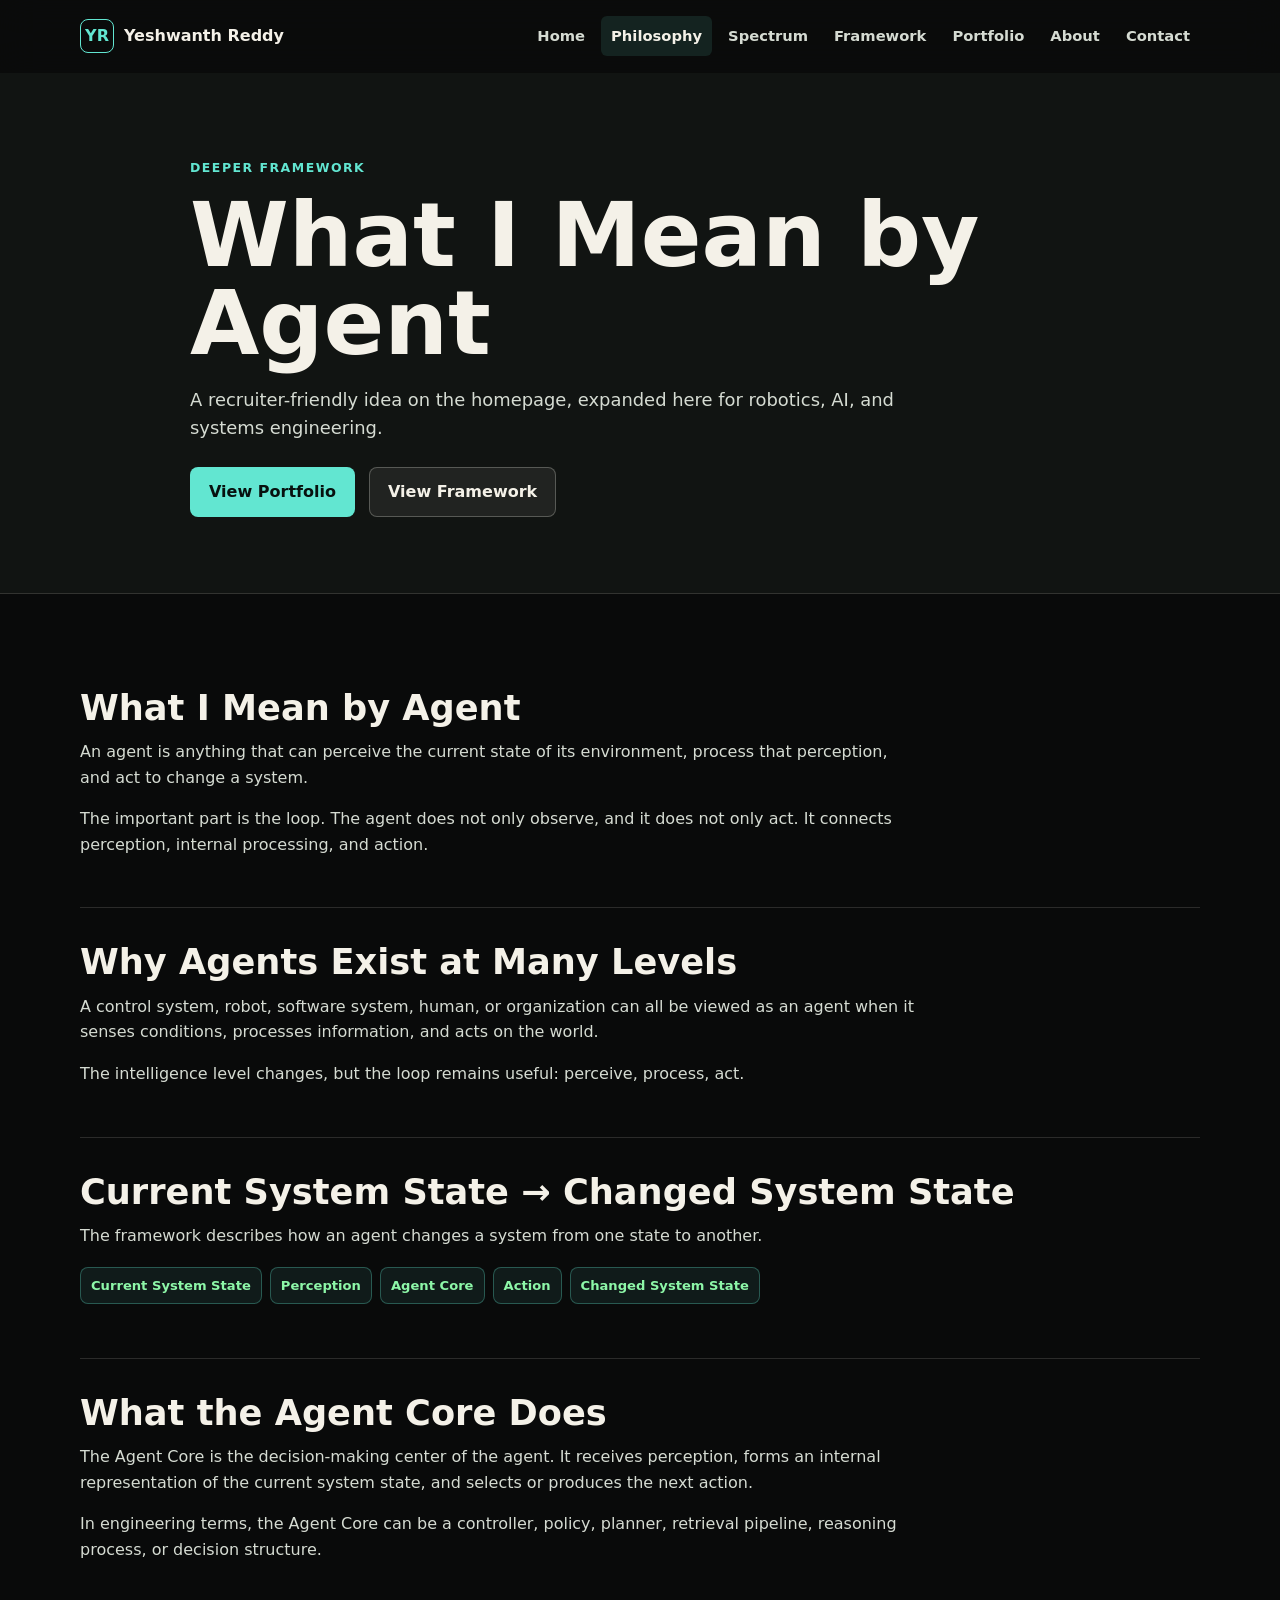
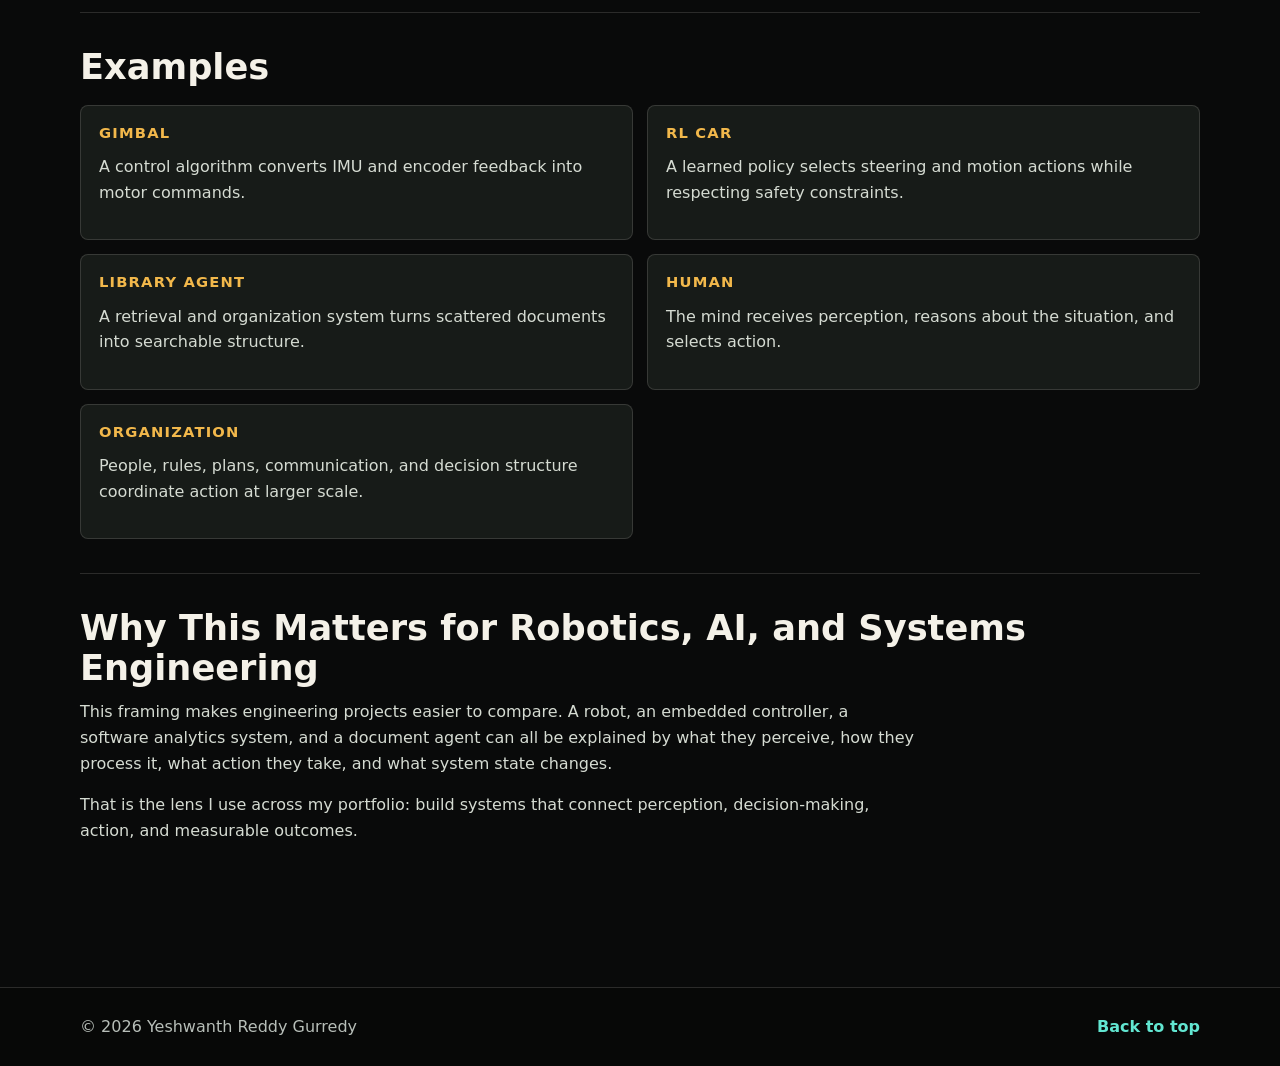
==== philosophy.html @ 33496fd6 "Add page shell functionality and project detail pages - Implement `pageShell.js` to manage header st" ====
<!DOCTYPE html>
<html lang="en">
<head>
  <meta charset="UTF-8">
  <meta name="viewport" content="width=device-width, initial-scale=1.0">
  <meta name="description" content="A deeper explanation of Yeshwanth Reddy Gurredy's Agent Core framework for robotics, AI, and systems engineering.">
  <title>Agent Core Philosophy | Yeshwanth Reddy Gurredy</title>
  <link rel="stylesheet" href="css/base.css?v=project-pages-1">
  <link rel="stylesheet" href="css/layout.css?v=project-pages-1">
  <link rel="stylesheet" href="css/components.css?v=project-pages-1">
</head>
<body data-active-nav="philosophy">
  <a class="skip-link" href="#main-content">Skip to content</a>

  <header class="site-header" id="site-header">
    <nav class="nav-shell" aria-label="Primary navigation">
      <a class="brand" href="index.html" aria-label="Yeshwanth Reddy Gurredy portfolio home">
        <span class="brand-mark" aria-hidden="true">YR</span>
        <span>Yeshwanth Reddy</span>
      </a>
      <button class="menu-toggle" type="button" aria-expanded="false" aria-controls="primary-menu">
        <span class="menu-toggle-line"></span>
        <span class="menu-toggle-line"></span>
        <span class="sr-only">Open navigation</span>
      </button>
      <ul class="nav-links" id="primary-menu">
        <li><a data-nav="home" href="index.html">Home</a></li>
        <li><a data-nav="philosophy" href="philosophy.html">Philosophy</a></li>
        <li><a data-nav="spectrum" href="index.html#spectrum">Spectrum</a></li>
        <li><a data-nav="framework" href="index.html#framework">Framework</a></li>
        <li><a data-nav="portfolio" href="index.html#portfolio">Portfolio</a></li>
        <li><a data-nav="about" href="index.html#about">About</a></li>
        <li><a data-nav="contact" href="index.html#contact">Contact</a></li>
      </ul>
    </nav>
  </header>

  <main id="main-content">
    <section class="detail-hero" id="top" aria-labelledby="philosophy-title">
      <div class="section-shell detail-hero-shell">
        <p class="section-kicker">Deeper Framework</p>
        <h1 id="philosophy-title">What I Mean by Agent</h1>
        <p class="detail-summary">A recruiter-friendly idea on the homepage, expanded here for robotics, AI, and systems engineering.</p>
        <div class="hero-actions">
          <a class="button primary" href="index.html#portfolio">View Portfolio</a>
          <a class="button secondary" href="index.html#framework">View Framework</a>
        </div>
      </div>
    </section>

    <section class="section detail-content-section" aria-label="Agent philosophy details">
      <div class="section-shell detail-stack">
        <section class="detail-block">
          <h2>What I Mean by Agent</h2>
          <p>An agent is anything that can perceive the current state of its environment, process that perception, and act to change a system.</p>
          <p>The important part is the loop. The agent does not only observe, and it does not only act. It connects perception, internal processing, and action.</p>
        </section>

        <section class="detail-block">
          <h2>Why Agents Exist at Many Levels</h2>
          <p>A control system, robot, software system, human, or organization can all be viewed as an agent when it senses conditions, processes information, and acts on the world.</p>
          <p>The intelligence level changes, but the loop remains useful: perceive, process, act.</p>
        </section>

        <section class="detail-block">
          <h2>Current System State → Changed System State</h2>
          <p>The framework describes how an agent changes a system from one state to another.</p>
          <div class="detail-flow" aria-label="Agent loop">
            <span>Current System State</span>
            <span>Perception</span>
            <span>Agent Core</span>
            <span>Action</span>
            <span>Changed System State</span>
          </div>
        </section>

        <section class="detail-block">
          <h2>What the Agent Core Does</h2>
          <p>The Agent Core is the decision-making center of the agent. It receives perception, forms an internal representation of the current system state, and selects or produces the next action.</p>
          <p>In engineering terms, the Agent Core can be a controller, policy, planner, retrieval pipeline, reasoning process, or decision structure.</p>
        </section>

        <section class="detail-block">
          <h2>Examples</h2>
          <div class="detail-panel-grid">
            <article class="detail-panel">
              <h3>Gimbal</h3>
              <p>A control algorithm converts IMU and encoder feedback into motor commands.</p>
            </article>
            <article class="detail-panel">
              <h3>RL Car</h3>
              <p>A learned policy selects steering and motion actions while respecting safety constraints.</p>
            </article>
            <article class="detail-panel">
              <h3>Library Agent</h3>
              <p>A retrieval and organization system turns scattered documents into searchable structure.</p>
            </article>
            <article class="detail-panel">
              <h3>Human</h3>
              <p>The mind receives perception, reasons about the situation, and selects action.</p>
            </article>
            <article class="detail-panel">
              <h3>Organization</h3>
              <p>People, rules, plans, communication, and decision structure coordinate action at larger scale.</p>
            </article>
          </div>
        </section>

        <section class="detail-block">
          <h2>Why This Matters for Robotics, AI, and Systems Engineering</h2>
          <p>This framing makes engineering projects easier to compare. A robot, an embedded controller, a software analytics system, and a document agent can all be explained by what they perceive, how they process it, what action they take, and what system state changes.</p>
          <p>That is the lens I use across my portfolio: build systems that connect perception, decision-making, action, and measurable outcomes.</p>
        </section>
      </div>
    </section>
  </main>

  <footer class="site-footer">
    <div class="section-shell footer-shell">
      <span>&copy; <span id="current-year"></span> Yeshwanth Reddy Gurredy</span>
      <a href="#top">Back to top</a>
    </div>
  </footer>

  <script type="module" src="js/philosophyPage.js?v=project-pages-1"></script>
</body>
</html>
---- css/base.css ----
:root {
  --background: #090a0a;
  --surface: #111412;
  --surface-strong: #171b18;
  --surface-soft: #1d211e;
  --text: #f4f1e8;
  --muted: #b7beb8;
  --muted-strong: #d5dbd2;
  --line: rgba(244, 241, 232, 0.14);
  --line-strong: rgba(244, 241, 232, 0.26);
  --accent: #62e6d1;
  --accent-strong: #8df7a8;
  --accent-warm: #f2b84b;
  --shadow: 0 24px 80px rgba(0, 0, 0, 0.35);
  --max-width: 1120px;
  --header-height: 72px;
}

* {
  box-sizing: border-box;
}

html {
  scroll-behavior: smooth;
}

body {
  margin: 0;
  background: var(--background);
  color: var(--text);
  font-family: Inter, ui-sans-serif, system-ui, -apple-system, BlinkMacSystemFont, "Segoe UI", sans-serif;
  font-size: 16px;
  line-height: 1.6;
}

body.menu-open {
  overflow: hidden;
}

a {
  color: inherit;
  text-decoration: none;
}

p,
h1,
h2,
h3,
h4 {
  margin-top: 0;
}

p {
  color: var(--muted);
}

.skip-link {
  position: fixed;
  top: 12px;
  left: 12px;
  z-index: 100;
  transform: translateY(-140%);
  border: 1px solid var(--accent);
  border-radius: 6px;
  background: var(--background);
  color: var(--text);
  padding: 10px 14px;
  transition: transform 180ms ease;
}

.skip-link:focus {
  transform: translateY(0);
}

.sr-only {
  position: absolute;
  width: 1px;
  height: 1px;
  padding: 0;
  margin: -1px;
  overflow: hidden;
  clip: rect(0, 0, 0, 0);
  white-space: nowrap;
  border: 0;
}

@media (prefers-reduced-motion: reduce) {
  html {
    scroll-behavior: auto;
  }

  *,
  *::before,
  *::after {
    animation-duration: 0.01ms !important;
    animation-iteration-count: 1 !important;
    scroll-behavior: auto !important;
    transition-duration: 0.01ms !important;
  }
}
---- css/layout.css ----
.site-header {
  position: fixed;
  top: 0;
  left: 0;
  z-index: 20;
  width: 100%;
  border-bottom: 1px solid transparent;
  background: rgba(9, 10, 10, 0.78);
  backdrop-filter: blur(18px);
  transition: border-color 180ms ease, background 180ms ease;
}

.site-header.is-scrolled {
  border-bottom-color: var(--line);
  background: rgba(9, 10, 10, 0.94);
}

.nav-shell,
.section-shell {
  width: min(calc(100% - 40px), var(--max-width));
  margin: 0 auto;
}

.nav-shell {
  min-height: var(--header-height);
  display: flex;
  align-items: center;
  justify-content: space-between;
  gap: 24px;
}

.nav-links {
  display: flex;
  align-items: center;
  gap: 6px;
  list-style: none;
  margin: 0;
  padding: 0;
}

.hero {
  position: relative;
  min-height: clamp(560px, 86vh, 780px);
  display: flex;
  align-items: center;
  overflow: hidden;
  border-bottom: 1px solid var(--line);
}

#agent-canvas,
.hero-shade {
  position: absolute;
  inset: 0;
  width: 100%;
  height: 100%;
}

#agent-canvas {
  opacity: 0.86;
}

.hero-shade {
  background: rgba(9, 10, 10, 0.56);
}

.hero-content {
  position: relative;
  z-index: 1;
  padding: calc(var(--header-height) + 70px) 0 80px;
}

.detail-hero {
  padding: calc(var(--header-height) + 86px) 0 76px;
  border-bottom: 1px solid var(--line);
  background: var(--surface);
}

.detail-hero-shell {
  max-width: 900px;
}

.section {
  padding: 94px 0;
  border-bottom: 1px solid var(--line);
  background: var(--background);
}

.section:nth-of-type(odd) {
  background: var(--surface);
}

.two-column {
  display: grid;
  grid-template-columns: minmax(0, 0.9fr) minmax(0, 1.1fr);
  gap: 58px;
  align-items: start;
}

.section-heading {
  max-width: 760px;
  margin-bottom: 34px;
}

.section-heading.compact {
  margin-bottom: 28px;
}

.card-grid {
  display: grid;
  gap: 18px;
}

.framework-grid {
  grid-template-columns: repeat(5, minmax(0, 1fr));
}

.project-grid {
  grid-template-columns: minmax(0, 1fr);
  gap: 22px;
}

.detail-stack {
  display: grid;
}

.detail-panel-grid {
  display: grid;
  grid-template-columns: repeat(2, minmax(0, 1fr));
  gap: 14px;
  margin-top: 18px;
}

.contact-shell {
  display: grid;
  grid-template-columns: minmax(0, 0.9fr) minmax(0, 1.1fr);
  gap: 48px;
  align-items: center;
}

.contact-links {
  display: grid;
  grid-template-columns: repeat(auto-fit, minmax(160px, 1fr));
  gap: 12px;
}

.site-footer {
  background: #070807;
  color: var(--muted);
}

.footer-shell {
  display: flex;
  justify-content: space-between;
  gap: 20px;
  padding: 26px 0;
}

@media (max-width: 1100px) {
  .framework-grid {
    grid-template-columns: repeat(3, minmax(0, 1fr));
  }
}

@media (max-width: 920px) {
  .nav-links {
    position: fixed;
    top: var(--header-height);
    right: 20px;
    left: 20px;
    display: grid;
    gap: 4px;
    border: 1px solid var(--line);
    border-radius: 8px;
    background: rgba(17, 20, 18, 0.98);
    box-shadow: var(--shadow);
    padding: 10px;
    opacity: 0;
    pointer-events: none;
    transform: translateY(-10px);
    transition: opacity 180ms ease, transform 180ms ease;
  }

  .nav-links.is-open {
    opacity: 1;
    pointer-events: auto;
    transform: translateY(0);
  }

  .two-column,
  .contact-shell {
    grid-template-columns: 1fr;
    gap: 30px;
  }

  .detail-panel-grid {
    grid-template-columns: 1fr;
  }

  .framework-grid {
    grid-template-columns: repeat(2, minmax(0, 1fr));
  }

  .agent-scale {
    grid-template-columns: repeat(2, minmax(0, 1fr));
  }

  .contact-links {
    grid-template-columns: repeat(2, minmax(0, 1fr));
  }
}

@media (max-width: 640px) {
  :root {
    --header-height: 66px;
  }

  .nav-shell,
  .section-shell {
    width: min(calc(100% - 28px), var(--max-width));
  }

  .hero {
    min-height: 82vh;
  }

  .hero-content {
    padding: calc(var(--header-height) + 42px) 0 58px;
  }

  .detail-hero {
    padding: calc(var(--header-height) + 48px) 0 54px;
  }

  .section {
    padding: 68px 0;
  }

  .framework-grid,
  .agent-scale,
  .contact-links {
    grid-template-columns: 1fr;
  }

  .footer-shell {
    flex-direction: column;
  }
}
---- css/components.css ----
.brand {
  display: inline-flex;
  align-items: center;
  gap: 10px;
  color: var(--text);
  font-weight: 700;
}

.brand-mark {
  display: inline-grid;
  place-items: center;
  width: 34px;
  height: 34px;
  border: 1px solid var(--accent);
  border-radius: 8px;
  color: var(--accent);
  font-weight: 800;
}

.nav-links a {
  display: inline-flex;
  border-radius: 6px;
  color: var(--muted-strong);
  font-size: 0.92rem;
  font-weight: 600;
  padding: 8px 10px;
  transition: background 180ms ease, color 180ms ease;
}

.nav-links a:hover,
.nav-links a:focus-visible,
.nav-links a.is-active {
  background: rgba(98, 230, 209, 0.11);
  color: var(--text);
}

.menu-toggle {
  display: none;
  width: 42px;
  height: 42px;
  border: 1px solid var(--line);
  border-radius: 8px;
  background: var(--surface);
  color: var(--text);
  cursor: pointer;
}

.menu-toggle-line {
  display: block;
  width: 18px;
  height: 2px;
  margin: 5px auto;
  background: currentColor;
}

.section-kicker {
  margin-bottom: 14px;
  color: var(--accent);
  font-size: 0.78rem;
  font-weight: 800;
  letter-spacing: 0.12em;
  text-transform: uppercase;
}

.hero h1 {
  max-width: 780px;
  margin-bottom: 18px;
  color: var(--text);
  font-size: clamp(3rem, 8vw, 6.9rem);
  line-height: 0.95;
  letter-spacing: 0;
}

.hero-subtitle {
  margin-bottom: 20px;
  color: var(--accent-strong);
  font-size: clamp(1.35rem, 3vw, 2rem);
  font-weight: 700;
}

.hero-intro {
  max-width: 700px;
  margin-bottom: 32px;
  color: var(--muted-strong);
  font-size: 1.13rem;
}

.hero-proof {
  display: flex;
  flex-wrap: wrap;
  gap: 10px;
  max-width: 760px;
  margin-bottom: 28px;
}

.hero-proof span,
.tech-tag,
.skill-strip span {
  border: 1px solid var(--line);
  border-radius: 8px;
  background: rgba(244, 241, 232, 0.05);
  color: var(--muted-strong);
  font-size: 0.9rem;
  font-weight: 800;
}

.hero-proof span {
  display: inline-flex;
  align-items: center;
  min-height: 36px;
  border-color: rgba(98, 230, 209, 0.28);
  background: rgba(17, 20, 18, 0.68);
  padding: 7px 11px;
}

.hero-actions {
  display: flex;
  flex-wrap: wrap;
  gap: 14px;
}

.section-actions {
  display: flex;
  flex-wrap: wrap;
  gap: 12px;
  margin-top: 24px;
}

.button {
  display: inline-flex;
  align-items: center;
  justify-content: center;
  min-height: 46px;
  border-radius: 8px;
  border: 1px solid var(--line-strong);
  padding: 11px 18px;
  font-weight: 800;
  transition: border-color 180ms ease, background 180ms ease, transform 180ms ease;
}

.button:hover,
.button:focus-visible {
  transform: translateY(-2px);
}

.button.primary {
  border-color: transparent;
  background: var(--accent);
  color: #07110f;
}

.button.secondary {
  background: rgba(244, 241, 232, 0.07);
  color: var(--text);
}

.section h2 {
  margin-bottom: 18px;
  color: var(--text);
  font-size: clamp(2rem, 4vw, 3.4rem);
  line-height: 1.05;
  letter-spacing: 0;
}

.section h3 {
  margin-bottom: 12px;
  color: var(--text);
  font-size: 1.2rem;
  line-height: 1.25;
}

.detail-hero h1 {
  max-width: 900px;
  margin-bottom: 18px;
  color: var(--text);
  font-size: clamp(2.7rem, 7vw, 5.6rem);
  line-height: 0.98;
  letter-spacing: 0;
}

.detail-summary {
  max-width: 780px;
  margin-bottom: 24px;
  color: var(--muted-strong);
  font-size: 1.12rem;
}

.framework-subtitle {
  max-width: 880px;
  margin-bottom: 14px;
  color: var(--accent-strong);
  font-size: clamp(1rem, 2vw, 1.28rem);
  font-weight: 800;
  line-height: 1.35;
}

.section-copy p:last-child,
.section-heading p:last-child,
.project-card p:last-child,
.project-section:last-child,
.info-card p:last-child,
.contact-shell p:last-child {
  margin-bottom: 0;
}

.equation-panel {
  display: flex;
  flex-wrap: wrap;
  align-items: center;
  gap: 10px;
  margin-top: 30px;
  border: 1px solid var(--line-strong);
  border-left: 4px solid var(--accent-warm);
  border-radius: 8px;
  background: var(--surface-strong);
  box-shadow: var(--shadow);
  padding: 20px;
  color: var(--muted-strong);
  font-weight: 700;
}

.equation-panel strong {
  color: var(--text);
}

.info-card,
.project-card {
  min-height: 100%;
  border: 1px solid var(--line);
  border-radius: 8px;
  background: var(--surface-strong);
  padding: 24px;
  transition: border-color 180ms ease, transform 180ms ease, background 180ms ease;
}

.info-card:hover,
.project-card:hover {
  transform: translateY(-4px);
  border-color: rgba(98, 230, 209, 0.42);
  background: var(--surface-soft);
}

.portfolio-guide {
  display: grid;
  grid-template-columns: minmax(0, 1.15fr) minmax(260px, 0.85fr);
  gap: 22px;
  align-items: center;
  margin-bottom: 22px;
  border: 1px solid var(--line-strong);
  border-left: 4px solid var(--accent);
  border-radius: 8px;
  background: rgba(17, 20, 18, 0.82);
  padding: 22px;
}

.portfolio-guide h3 {
  margin-bottom: 8px;
}

.portfolio-guide p {
  margin-bottom: 0;
  color: var(--muted-strong);
}

.portfolio-guide-flow {
  display: flex;
  flex-wrap: wrap;
  gap: 8px;
}

.portfolio-guide-flow span {
  display: inline-flex;
  align-items: center;
  min-height: 34px;
  border: 1px solid rgba(98, 230, 209, 0.3);
  border-radius: 8px;
  background: rgba(98, 230, 209, 0.08);
  padding: 7px 10px;
  color: var(--accent-strong);
  font-size: 0.8rem;
  font-weight: 850;
}

.card-index {
  display: block;
  margin-bottom: 28px;
  color: var(--accent-warm);
  font-size: 0.78rem;
  font-weight: 800;
  letter-spacing: 0.12em;
  text-transform: uppercase;
}

.project-card-header {
  margin-bottom: 20px;
}

.project-card-header h3 {
  margin-bottom: 8px;
}

.agent-type {
  display: inline-flex;
  color: var(--accent);
  font-size: 0.78rem;
  font-weight: 800;
  letter-spacing: 0.12em;
  text-transform: uppercase;
}

.project-section {
  margin-top: 20px;
}

.project-section h4 {
  margin-bottom: 6px;
  color: var(--text);
  font-size: 0.83rem;
  letter-spacing: 0.08em;
  text-transform: uppercase;
}

.project-section p {
  margin-bottom: 0;
}

.project-bullet-list {
  margin: 0;
  padding-left: 18px;
  color: var(--muted-strong);
}

.project-bullet-list li + li {
  margin-top: 8px;
}

.detail-block {
  padding: 34px 0;
  border-top: 1px solid var(--line);
}

.detail-block:first-child {
  border-top: 0;
  padding-top: 0;
}

.detail-block h2 {
  margin-bottom: 12px;
  color: var(--text);
  font-size: clamp(1.55rem, 3vw, 2.2rem);
  line-height: 1.12;
}

.detail-block > p {
  max-width: 840px;
  color: var(--muted-strong);
}

.detail-panel {
  min-height: 100%;
  border: 1px solid var(--line);
  border-radius: 8px;
  background: var(--surface-strong);
  padding: 18px;
}

.detail-panel h3 {
  color: var(--accent-warm);
  font-size: 0.92rem;
  letter-spacing: 0.08em;
  text-transform: uppercase;
}

.detail-panel p {
  color: var(--muted-strong);
}

.detail-panel-label {
  margin: 16px 0 8px;
  color: var(--text);
  font-size: 0.76rem;
  font-weight: 850;
  letter-spacing: 0.08em;
  text-transform: uppercase;
}

.detail-list {
  margin: 0;
  padding-left: 18px;
  color: var(--muted-strong);
}

.detail-list li + li {
  margin-top: 8px;
}

.detail-flow,
.pipeline-flow {
  display: flex;
  flex-wrap: wrap;
  gap: 8px;
  margin: 18px 0 20px;
}

.detail-flow span,
.pipeline-flow span,
.placeholder-grid span {
  display: inline-flex;
  align-items: center;
  min-height: 34px;
  border: 1px solid rgba(98, 230, 209, 0.3);
  border-radius: 8px;
  background: rgba(98, 230, 209, 0.08);
  padding: 7px 10px;
  color: var(--accent-strong);
  font-size: 0.82rem;
  font-weight: 850;
}

.detail-actions {
  display: flex;
  flex-wrap: wrap;
  gap: 10px;
  margin-top: 16px;
}

.detail-button {
  display: inline-flex;
  align-items: center;
  justify-content: center;
  min-height: 38px;
  border: 1px solid rgba(98, 230, 209, 0.34);
  border-radius: 8px;
  background: rgba(98, 230, 209, 0.08);
  color: var(--accent);
  padding: 8px 12px;
  font-size: 0.86rem;
  font-weight: 850;
}

.detail-button:hover,
.detail-button:focus-visible {
  border-color: var(--accent);
  background: rgba(98, 230, 209, 0.14);
  color: var(--accent-strong);
}

.detail-button.primary {
  border-color: transparent;
  background: var(--accent);
  color: #07110f;
}

.detail-button.is-disabled {
  border-color: var(--line);
  background: rgba(244, 241, 232, 0.04);
  color: var(--muted);
}

.placeholder-grid {
  display: flex;
  flex-wrap: wrap;
  gap: 8px;
  margin-top: 16px;
}

.project-loop {
  display: grid;
  grid-template-columns: repeat(2, minmax(0, 1fr));
  gap: 14px;
  margin-top: 22px;
}

.project-phase {
  border: 1px solid var(--line);
  border-radius: 8px;
  background: rgba(9, 10, 10, 0.2);
  padding: 16px;
}

.project-phase h4 {
  margin-bottom: 14px;
  color: var(--accent-warm);
  font-size: 0.82rem;
  letter-spacing: 0.08em;
  text-transform: uppercase;
}

.project-detail + .project-detail {
  margin-top: 14px;
  padding-top: 14px;
  border-top: 1px solid var(--line);
}

.project-detail-label {
  margin-bottom: 7px;
  color: var(--text);
  font-size: 0.78rem;
  font-weight: 850;
  letter-spacing: 0.08em;
  text-transform: uppercase;
}

.project-detail p:last-child {
  margin-bottom: 0;
}

.tech-list {
  display: flex;
  flex-wrap: wrap;
  gap: 8px;
}

.tech-tag {
  display: inline-flex;
  padding: 6px 9px;
  font-size: 0.82rem;
}

.project-links {
  display: flex;
  flex-wrap: wrap;
  gap: 10px;
}

.project-link,
.project-links a {
  display: inline-flex;
  align-items: center;
  min-height: 34px;
  border: 1px solid rgba(98, 230, 209, 0.34);
  border-radius: 8px;
  padding: 7px 10px;
  background: rgba(98, 230, 209, 0.08);
  color: var(--accent);
  font-size: 0.82rem;
  font-weight: 800;
}

.project-links a:hover,
.project-links a:focus-visible {
  border-color: var(--accent);
  background: rgba(98, 230, 209, 0.14);
  color: var(--accent-strong);
}

.project-link.is-disabled {
  border-color: var(--line);
  background: rgba(244, 241, 232, 0.04);
  color: var(--muted);
}

.skill-strip {
  display: flex;
  flex-wrap: wrap;
  gap: 10px;
  margin-top: 24px;
}

.skill-strip span {
  padding: 8px 11px;
}

.agent-scale {
  display: grid;
  grid-template-columns: repeat(7, minmax(0, 1fr));
  gap: 0;
  margin: 0;
  padding: 0;
  list-style: none;
  border: 1px solid var(--line);
  border-radius: 8px;
  overflow: hidden;
  background: var(--surface-strong);
}

.agent-scale li {
  position: relative;
  min-height: 96px;
  display: grid;
  place-items: center;
  padding: 18px 14px;
  color: var(--text);
  font-weight: 800;
  text-align: center;
}

.agent-scale li:not(:last-child) {
  border-right: 1px solid var(--line);
}

.agent-scale li::after {
  content: "";
  position: absolute;
  right: -8px;
  top: 50%;
  z-index: 1;
  width: 16px;
  height: 16px;
  border-top: 1px solid var(--line-strong);
  border-right: 1px solid var(--line-strong);
  background: var(--surface-strong);
  transform: translateY(-50%) rotate(45deg);
}

.agent-scale li:last-child::after {
  display: none;
}

.contact-links a {
  display: inline-flex;
  min-height: 64px;
  align-items: center;
  justify-content: center;
  border: 1px solid var(--line);
  border-radius: 8px;
  background: var(--surface-strong);
  color: var(--text);
  font-weight: 800;
  transition: border-color 180ms ease, background 180ms ease, transform 180ms ease;
}

.contact-links a:hover,
.contact-links a:focus-visible {
  transform: translateY(-3px);
  border-color: var(--accent);
  background: var(--surface-soft);
}

.footer-shell a {
  color: var(--accent);
  font-weight: 700;
}

.noscript-note {
  border: 1px solid var(--line);
  border-radius: 8px;
  background: var(--surface-strong);
  padding: 16px;
}

@media (max-width: 920px) {
  .menu-toggle {
    display: inline-block;
  }

  .nav-links a {
    justify-content: center;
    padding: 12px;
  }

  .project-loop {
    grid-template-columns: 1fr;
  }

  .portfolio-guide {
    grid-template-columns: 1fr;
  }

  .agent-scale li:not(:last-child) {
    border-right: 0;
    border-bottom: 1px solid var(--line);
  }

  .agent-scale li::after {
    display: none;
  }
}

@media (max-width: 640px) {
  .brand span:last-child {
    max-width: 150px;
    overflow: hidden;
    text-overflow: ellipsis;
    white-space: nowrap;
  }

  .hero h1 {
    font-size: clamp(2.7rem, 13vw, 4rem);
  }

  .hero-actions,
  .button,
  .detail-actions,
  .detail-button {
    width: 100%;
  }
}
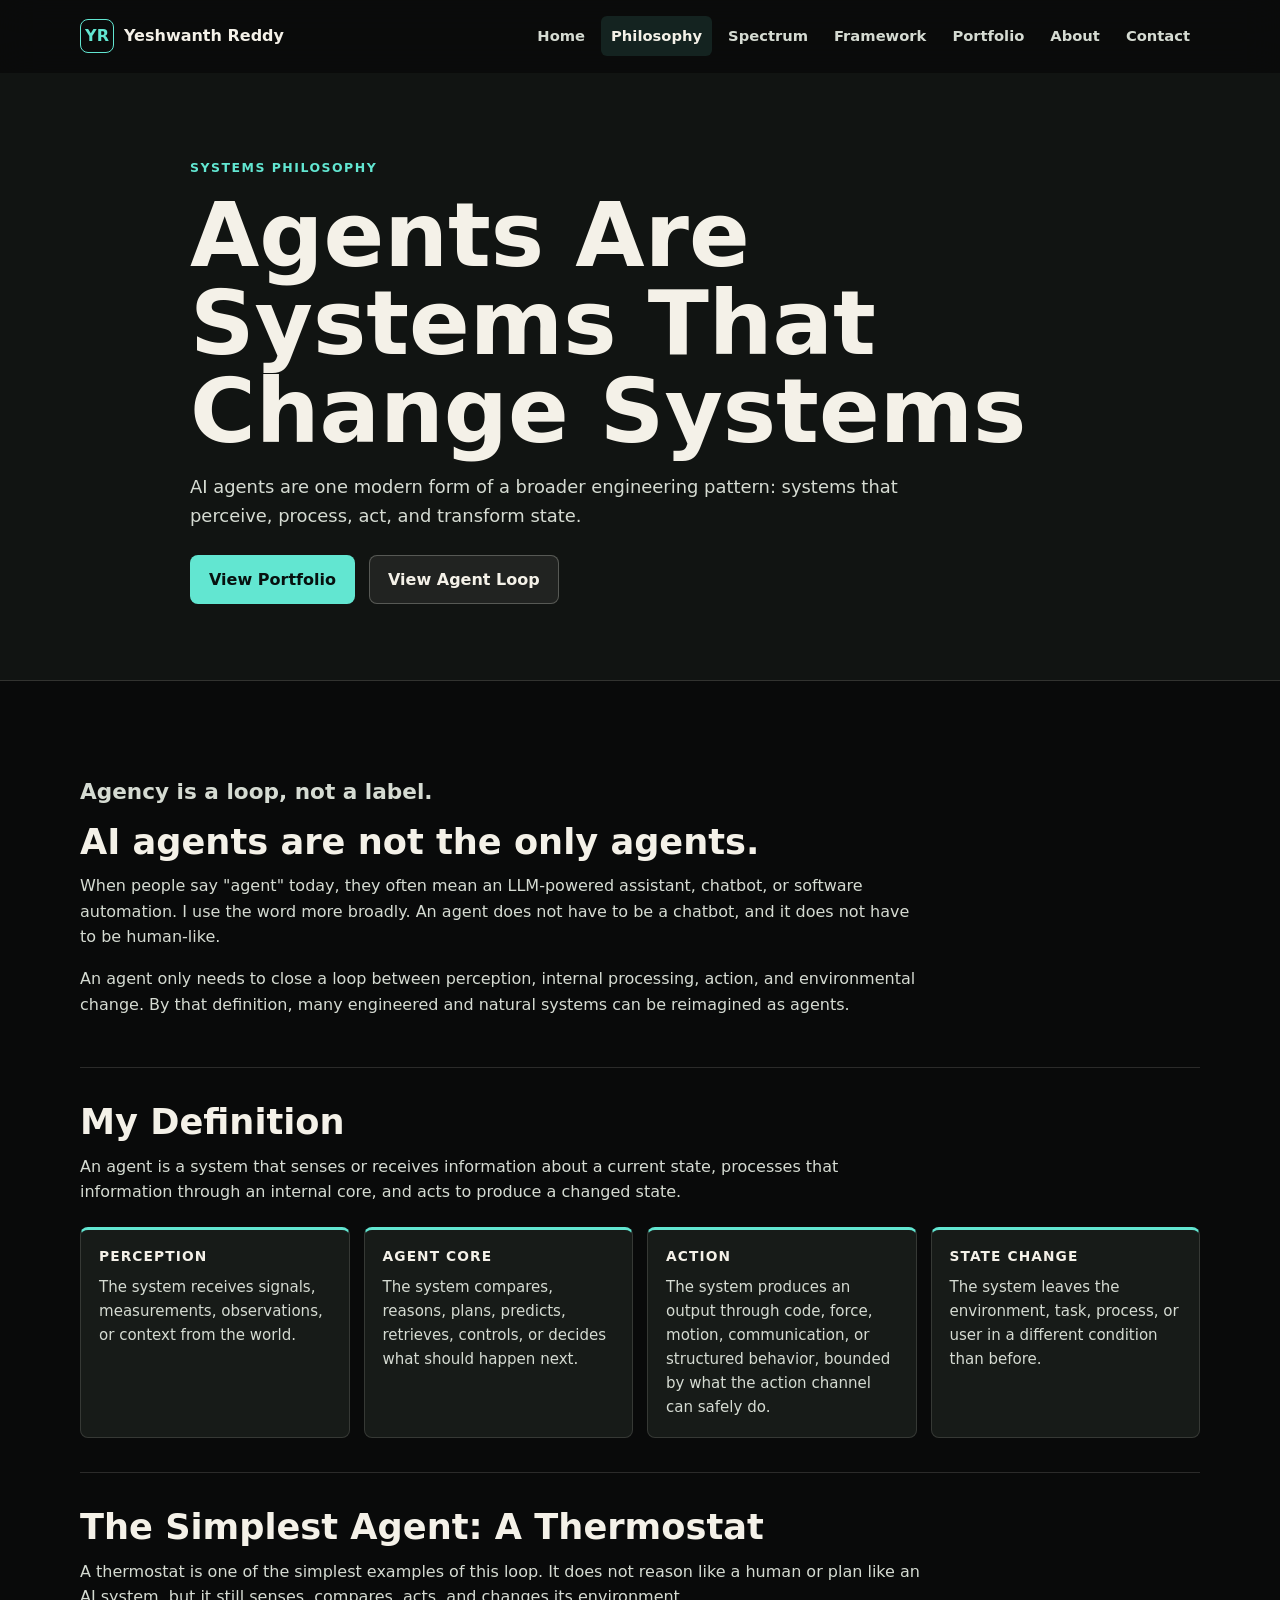
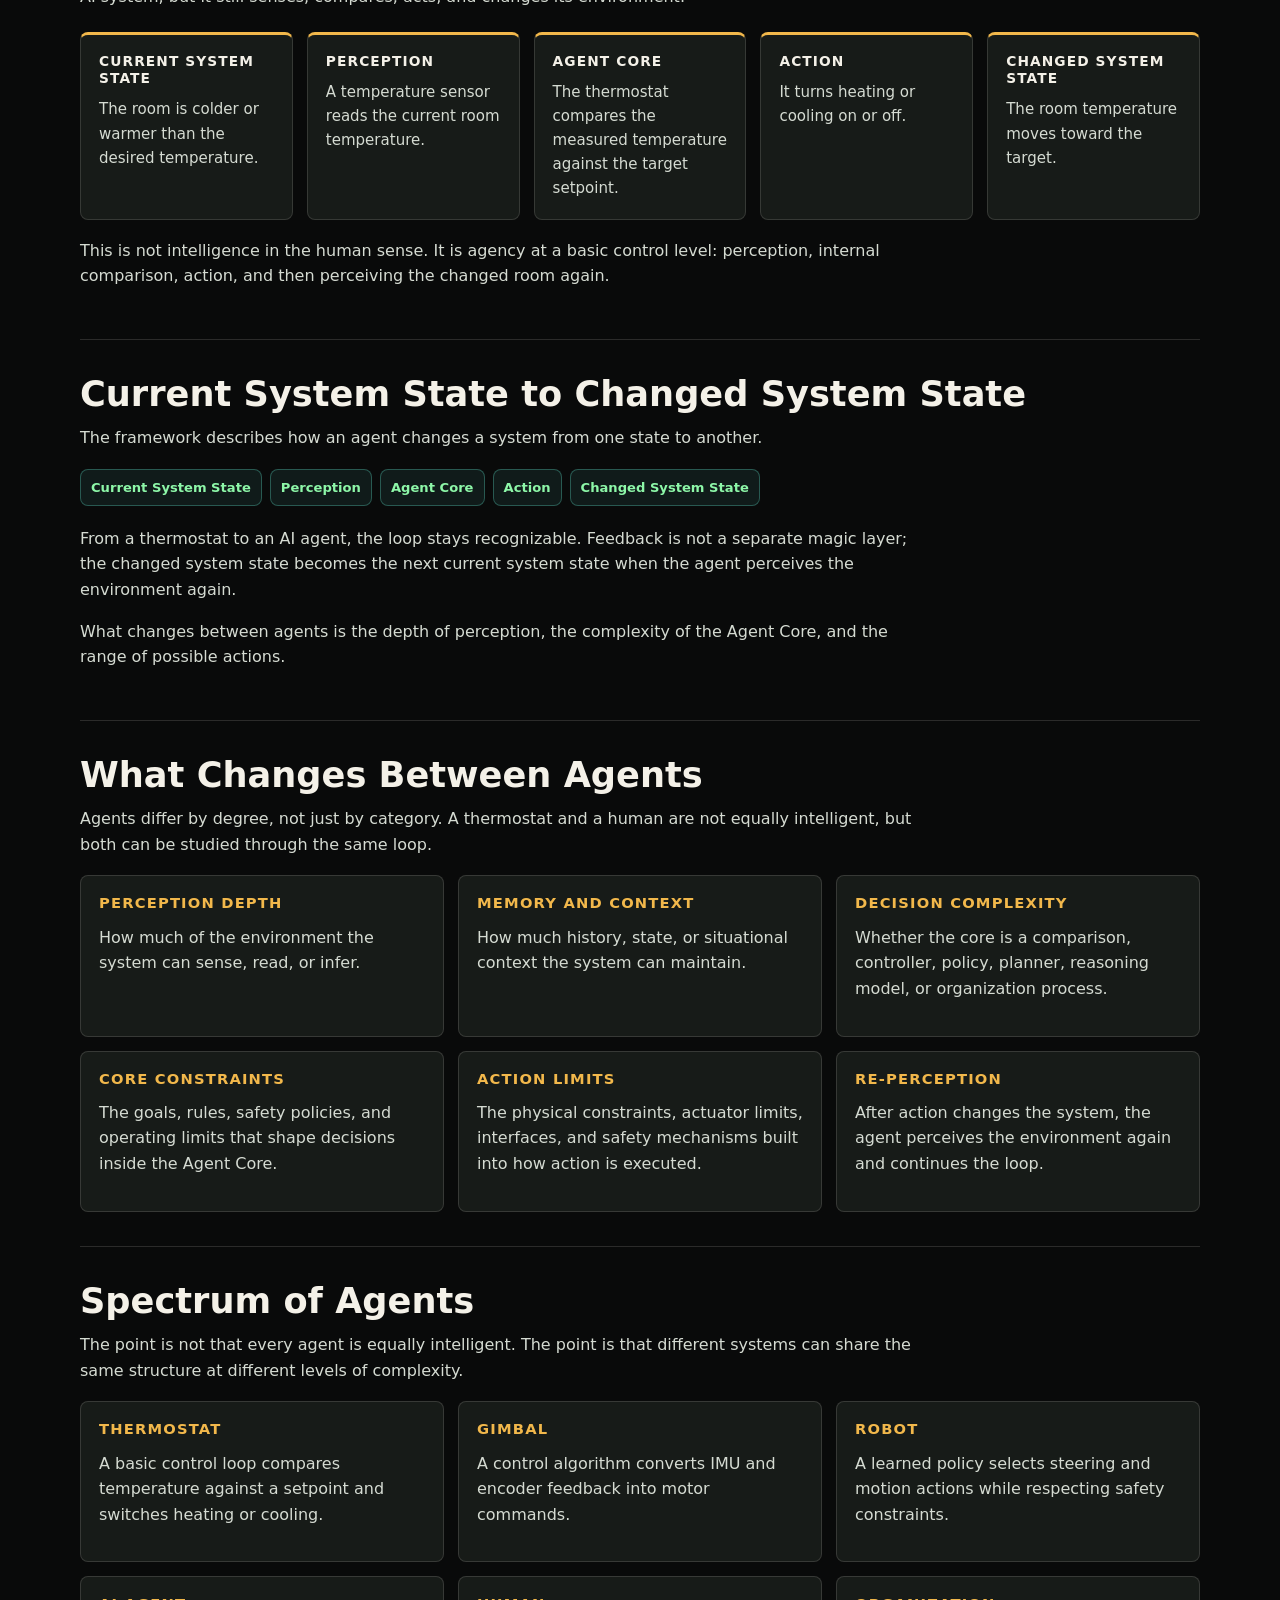
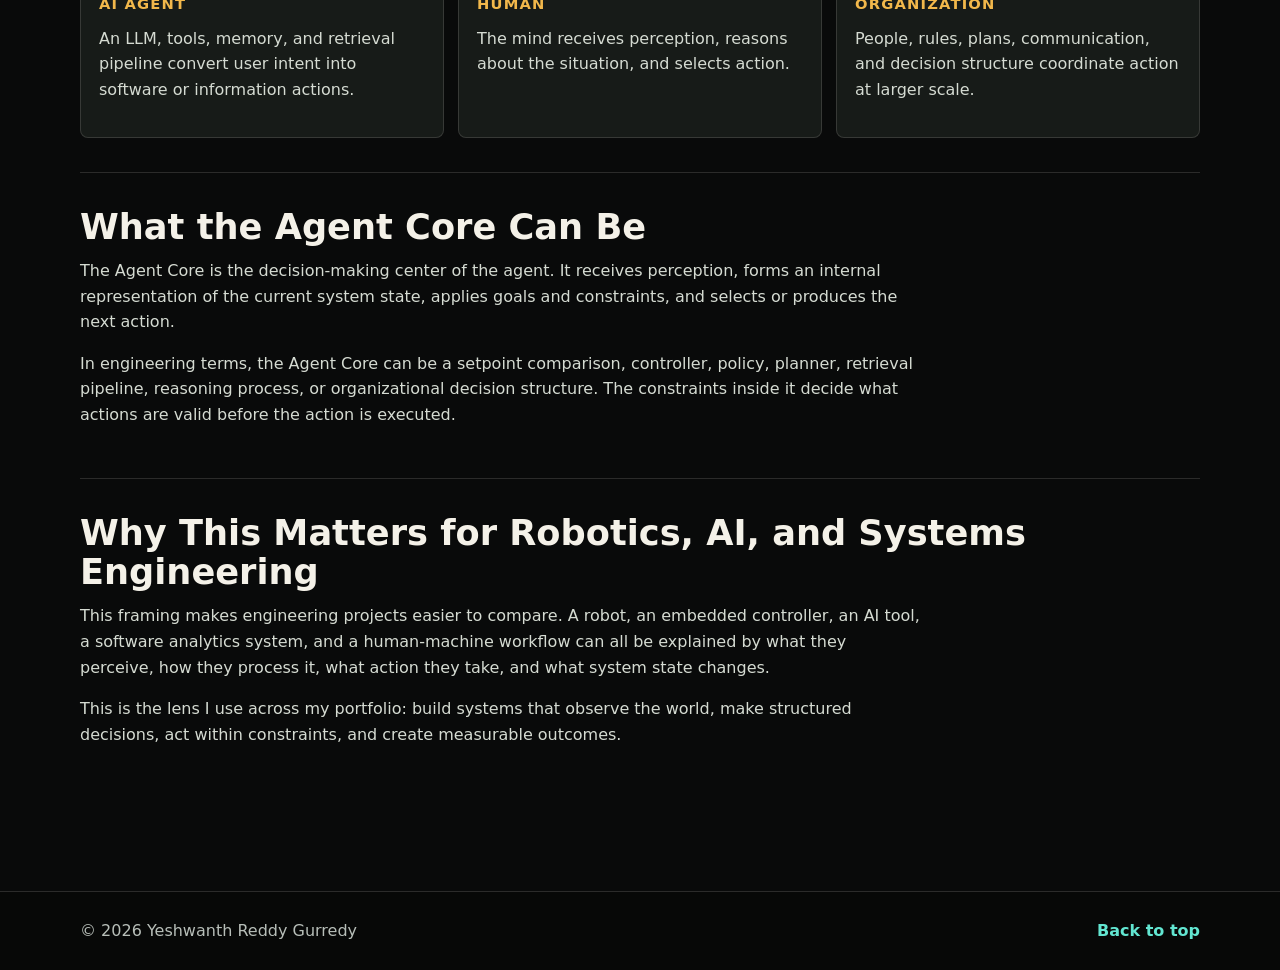
==== commit 3c8a77f8: "Enhance philosophy page with updated content and structure; refine agent definitions and examples fo" ====
--- a/philosophy.html
+++ b/philosophy.html
@@ -3,7 +3,7 @@
 <head>
   <meta charset="UTF-8">
   <meta name="viewport" content="width=device-width, initial-scale=1.0">
-  <meta name="description" content="A deeper explanation of Yeshwanth Reddy Gurredy's Agent Core framework for robotics, AI, and systems engineering.">
+  <meta name="description" content="Yeshwanth Reddy Gurredy's philosophy of agents as systems that perceive, process, act, and transform state across controls, robotics, AI, humans, and organizations.">
   <title>Agent Core Philosophy | Yeshwanth Reddy Gurredy</title>
   <link rel="stylesheet" href="css/base.css?v=project-pages-1">
   <link rel="stylesheet" href="css/layout.css?v=project-pages-1">
@@ -38,62 +38,140 @@
   <main id="main-content">
     <section class="detail-hero" id="top" aria-labelledby="philosophy-title">
       <div class="section-shell detail-hero-shell">
-        <p class="section-kicker">Deeper Framework</p>
-        <h1 id="philosophy-title">What I Mean by Agent</h1>
-        <p class="detail-summary">A recruiter-friendly idea on the homepage, expanded here for robotics, AI, and systems engineering.</p>
+        <p class="section-kicker">Systems Philosophy</p>
+        <h1 id="philosophy-title">Agents Are Systems That Change Systems</h1>
+        <p class="detail-summary">AI agents are one modern form of a broader engineering pattern: systems that perceive, process, act, and transform state.</p>
         <div class="hero-actions">
           <a class="button primary" href="index.html#portfolio">View Portfolio</a>
-          <a class="button secondary" href="index.html#framework">View Framework</a>
+          <a class="button secondary" href="#agent-loop">View Agent Loop</a>
         </div>
       </div>
     </section>
 
     <section class="section detail-content-section" aria-label="Agent philosophy details">
       <div class="section-shell detail-stack">
-        <section class="detail-block">
-          <h2>What I Mean by Agent</h2>
-          <p>An agent is anything that can perceive the current state of its environment, process that perception, and act to change a system.</p>
-          <p>The important part is the loop. The agent does not only observe, and it does not only act. It connects perception, internal processing, and action.</p>
-        </section>
-
-        <section class="detail-block">
-          <h2>Why Agents Exist at Many Levels</h2>
-          <p>A control system, robot, software system, human, or organization can all be viewed as an agent when it senses conditions, processes information, and acts on the world.</p>
-          <p>The intelligence level changes, but the loop remains useful: perceive, process, act.</p>
-        </section>
-
-        <section class="detail-block">
-          <h2>Current System State → Changed System State</h2>
+        <section class="detail-block philosophy-intro">
+          <p class="philosophy-thesis">Agency is a loop, not a label.</p>
+          <h2>AI agents are not the only agents.</h2>
+          <p>When people say "agent" today, they often mean an LLM-powered assistant, chatbot, or software automation. I use the word more broadly. An agent does not have to be a chatbot, and it does not have to be human-like.</p>
+          <p>An agent only needs to close a loop between perception, internal processing, action, and environmental change. By that definition, many engineered and natural systems can be reimagined as agents.</p>
+        </section>
+
+        <section class="detail-block">
+          <h2>My Definition</h2>
+          <p>An agent is a system that senses or receives information about a current state, processes that information through an internal core, and acts to produce a changed state.</p>
+          <div class="philosophy-definition-grid" aria-label="Agent definition parts">
+            <article class="definition-card">
+              <h3>Perception</h3>
+              <p>The system receives signals, measurements, observations, or context from the world.</p>
+            </article>
+            <article class="definition-card">
+              <h3>Agent Core</h3>
+              <p>The system compares, reasons, plans, predicts, retrieves, controls, or decides what should happen next.</p>
+            </article>
+            <article class="definition-card">
+              <h3>Action</h3>
+              <p>The system produces an output through code, force, motion, communication, or structured behavior, bounded by what the action channel can safely do.</p>
+            </article>
+            <article class="definition-card">
+              <h3>State Change</h3>
+              <p>The system leaves the environment, task, process, or user in a different condition than before.</p>
+            </article>
+          </div>
+        </section>
+
+        <section class="detail-block">
+          <h2>The Simplest Agent: A Thermostat</h2>
+          <p>A thermostat is one of the simplest examples of this loop. It does not reason like a human or plan like an AI system, but it still senses, compares, acts, and changes its environment.</p>
+          <div class="agent-map" aria-label="Thermostat agent loop">
+            <article class="agent-map-item">
+              <h3>Current System State</h3>
+              <p>The room is colder or warmer than the desired temperature.</p>
+            </article>
+            <article class="agent-map-item">
+              <h3>Perception</h3>
+              <p>A temperature sensor reads the current room temperature.</p>
+            </article>
+            <article class="agent-map-item">
+              <h3>Agent Core</h3>
+              <p>The thermostat compares the measured temperature against the target setpoint.</p>
+            </article>
+            <article class="agent-map-item">
+              <h3>Action</h3>
+              <p>It turns heating or cooling on or off.</p>
+            </article>
+            <article class="agent-map-item">
+              <h3>Changed System State</h3>
+              <p>The room temperature moves toward the target.</p>
+            </article>
+          </div>
+          <p>This is not intelligence in the human sense. It is agency at a basic control level: perception, internal comparison, action, and then perceiving the changed room again.</p>
+        </section>
+
+        <section class="detail-block" id="agent-loop">
+          <h2>Current System State to Changed System State</h2>
           <p>The framework describes how an agent changes a system from one state to another.</p>
-          <div class="detail-flow" aria-label="Agent loop">
+          <div class="detail-flow philosophy-flow" aria-label="Agent loop">
             <span>Current System State</span>
             <span>Perception</span>
             <span>Agent Core</span>
             <span>Action</span>
             <span>Changed System State</span>
           </div>
-        </section>
-
-        <section class="detail-block">
-          <h2>What the Agent Core Does</h2>
-          <p>The Agent Core is the decision-making center of the agent. It receives perception, forms an internal representation of the current system state, and selects or produces the next action.</p>
-          <p>In engineering terms, the Agent Core can be a controller, policy, planner, retrieval pipeline, reasoning process, or decision structure.</p>
-        </section>
-
-        <section class="detail-block">
-          <h2>Examples</h2>
-          <div class="detail-panel-grid">
+          <p>From a thermostat to an AI agent, the loop stays recognizable. Feedback is not a separate magic layer; the changed system state becomes the next current system state when the agent perceives the environment again.</p>
+          <p>What changes between agents is the depth of perception, the complexity of the Agent Core, and the range of possible actions.</p>
+        </section>
+
+        <section class="detail-block">
+          <h2>What Changes Between Agents</h2>
+          <p>Agents differ by degree, not just by category. A thermostat and a human are not equally intelligent, but both can be studied through the same loop.</p>
+          <div class="detail-panel-grid philosophy-dimensions">
+            <article class="detail-panel">
+              <h3>Perception Depth</h3>
+              <p>How much of the environment the system can sense, read, or infer.</p>
+            </article>
+            <article class="detail-panel">
+              <h3>Memory and Context</h3>
+              <p>How much history, state, or situational context the system can maintain.</p>
+            </article>
+            <article class="detail-panel">
+              <h3>Decision Complexity</h3>
+              <p>Whether the core is a comparison, controller, policy, planner, reasoning model, or organization process.</p>
+            </article>
+            <article class="detail-panel">
+              <h3>Core Constraints</h3>
+              <p>The goals, rules, safety policies, and operating limits that shape decisions inside the Agent Core.</p>
+            </article>
+            <article class="detail-panel">
+              <h3>Action Limits</h3>
+              <p>The physical constraints, actuator limits, interfaces, and safety mechanisms built into how action is executed.</p>
+            </article>
+            <article class="detail-panel">
+              <h3>Re-Perception</h3>
+              <p>After action changes the system, the agent perceives the environment again and continues the loop.</p>
+            </article>
+          </div>
+        </section>
+
+        <section class="detail-block">
+          <h2>Spectrum of Agents</h2>
+          <p>The point is not that every agent is equally intelligent. The point is that different systems can share the same structure at different levels of complexity.</p>
+          <div class="detail-panel-grid philosophy-spectrum">
+            <article class="detail-panel">
+              <h3>Thermostat</h3>
+              <p>A basic control loop compares temperature against a setpoint and switches heating or cooling.</p>
+            </article>
             <article class="detail-panel">
               <h3>Gimbal</h3>
               <p>A control algorithm converts IMU and encoder feedback into motor commands.</p>
             </article>
             <article class="detail-panel">
-              <h3>RL Car</h3>
+              <h3>Robot</h3>
               <p>A learned policy selects steering and motion actions while respecting safety constraints.</p>
             </article>
             <article class="detail-panel">
-              <h3>Library Agent</h3>
-              <p>A retrieval and organization system turns scattered documents into searchable structure.</p>
+              <h3>AI Agent</h3>
+              <p>An LLM, tools, memory, and retrieval pipeline convert user intent into software or information actions.</p>
             </article>
             <article class="detail-panel">
               <h3>Human</h3>
@@ -107,9 +185,15 @@
         </section>
 
         <section class="detail-block">
+          <h2>What the Agent Core Can Be</h2>
+          <p>The Agent Core is the decision-making center of the agent. It receives perception, forms an internal representation of the current system state, applies goals and constraints, and selects or produces the next action.</p>
+          <p>In engineering terms, the Agent Core can be a setpoint comparison, controller, policy, planner, retrieval pipeline, reasoning process, or organizational decision structure. The constraints inside it decide what actions are valid before the action is executed.</p>
+        </section>
+
+        <section class="detail-block">
           <h2>Why This Matters for Robotics, AI, and Systems Engineering</h2>
-          <p>This framing makes engineering projects easier to compare. A robot, an embedded controller, a software analytics system, and a document agent can all be explained by what they perceive, how they process it, what action they take, and what system state changes.</p>
-          <p>That is the lens I use across my portfolio: build systems that connect perception, decision-making, action, and measurable outcomes.</p>
+          <p>This framing makes engineering projects easier to compare. A robot, an embedded controller, an AI tool, a software analytics system, and a human-machine workflow can all be explained by what they perceive, how they process it, what action they take, and what system state changes.</p>
+          <p>This is the lens I use across my portfolio: build systems that observe the world, make structured decisions, act within constraints, and create measurable outcomes.</p>
         </section>
       </div>
     </section>
--- a/css/components.css
+++ b/css/components.css
@@ -354,6 +354,75 @@
 .detail-block > p {
   max-width: 840px;
   color: var(--muted-strong);
+}
+
+.philosophy-intro h2 {
+  max-width: 840px;
+}
+
+.philosophy-thesis {
+  margin-bottom: 12px;
+  color: var(--accent-warm);
+  font-size: clamp(1.1rem, 2vw, 1.35rem);
+  font-weight: 850;
+}
+
+.philosophy-definition-grid,
+.agent-map {
+  display: grid;
+  gap: 14px;
+  margin-top: 22px;
+}
+
+.philosophy-definition-grid {
+  grid-template-columns: repeat(4, minmax(0, 1fr));
+}
+
+.agent-map {
+  grid-template-columns: repeat(5, minmax(0, 1fr));
+  margin-bottom: 18px;
+}
+
+.definition-card,
+.agent-map-item {
+  min-height: 100%;
+  border: 1px solid var(--line);
+  border-radius: 8px;
+  background: var(--surface-strong);
+  padding: 18px;
+}
+
+.definition-card {
+  border-top: 3px solid var(--accent);
+}
+
+.agent-map-item {
+  border-top: 3px solid var(--accent-warm);
+}
+
+.definition-card h3,
+.agent-map-item h3 {
+  margin-bottom: 10px;
+  color: var(--text);
+  font-size: 0.86rem;
+  letter-spacing: 0.08em;
+  text-transform: uppercase;
+}
+
+.definition-card p,
+.agent-map-item p {
+  margin-bottom: 0;
+  color: var(--muted-strong);
+  font-size: 0.94rem;
+}
+
+.philosophy-flow {
+  max-width: 900px;
+}
+
+.philosophy-dimensions,
+.philosophy-spectrum {
+  grid-template-columns: repeat(3, minmax(0, 1fr));
 }
 
 .detail-panel {
@@ -657,6 +726,13 @@
     grid-template-columns: 1fr;
   }
 
+  .philosophy-definition-grid,
+  .agent-map,
+  .philosophy-dimensions,
+  .philosophy-spectrum {
+    grid-template-columns: 1fr;
+  }
+
   .agent-scale li:not(:last-child) {
     border-right: 0;
     border-bottom: 1px solid var(--line);
@@ -685,4 +761,4 @@
   .detail-button {
     width: 100%;
   }
-}+}
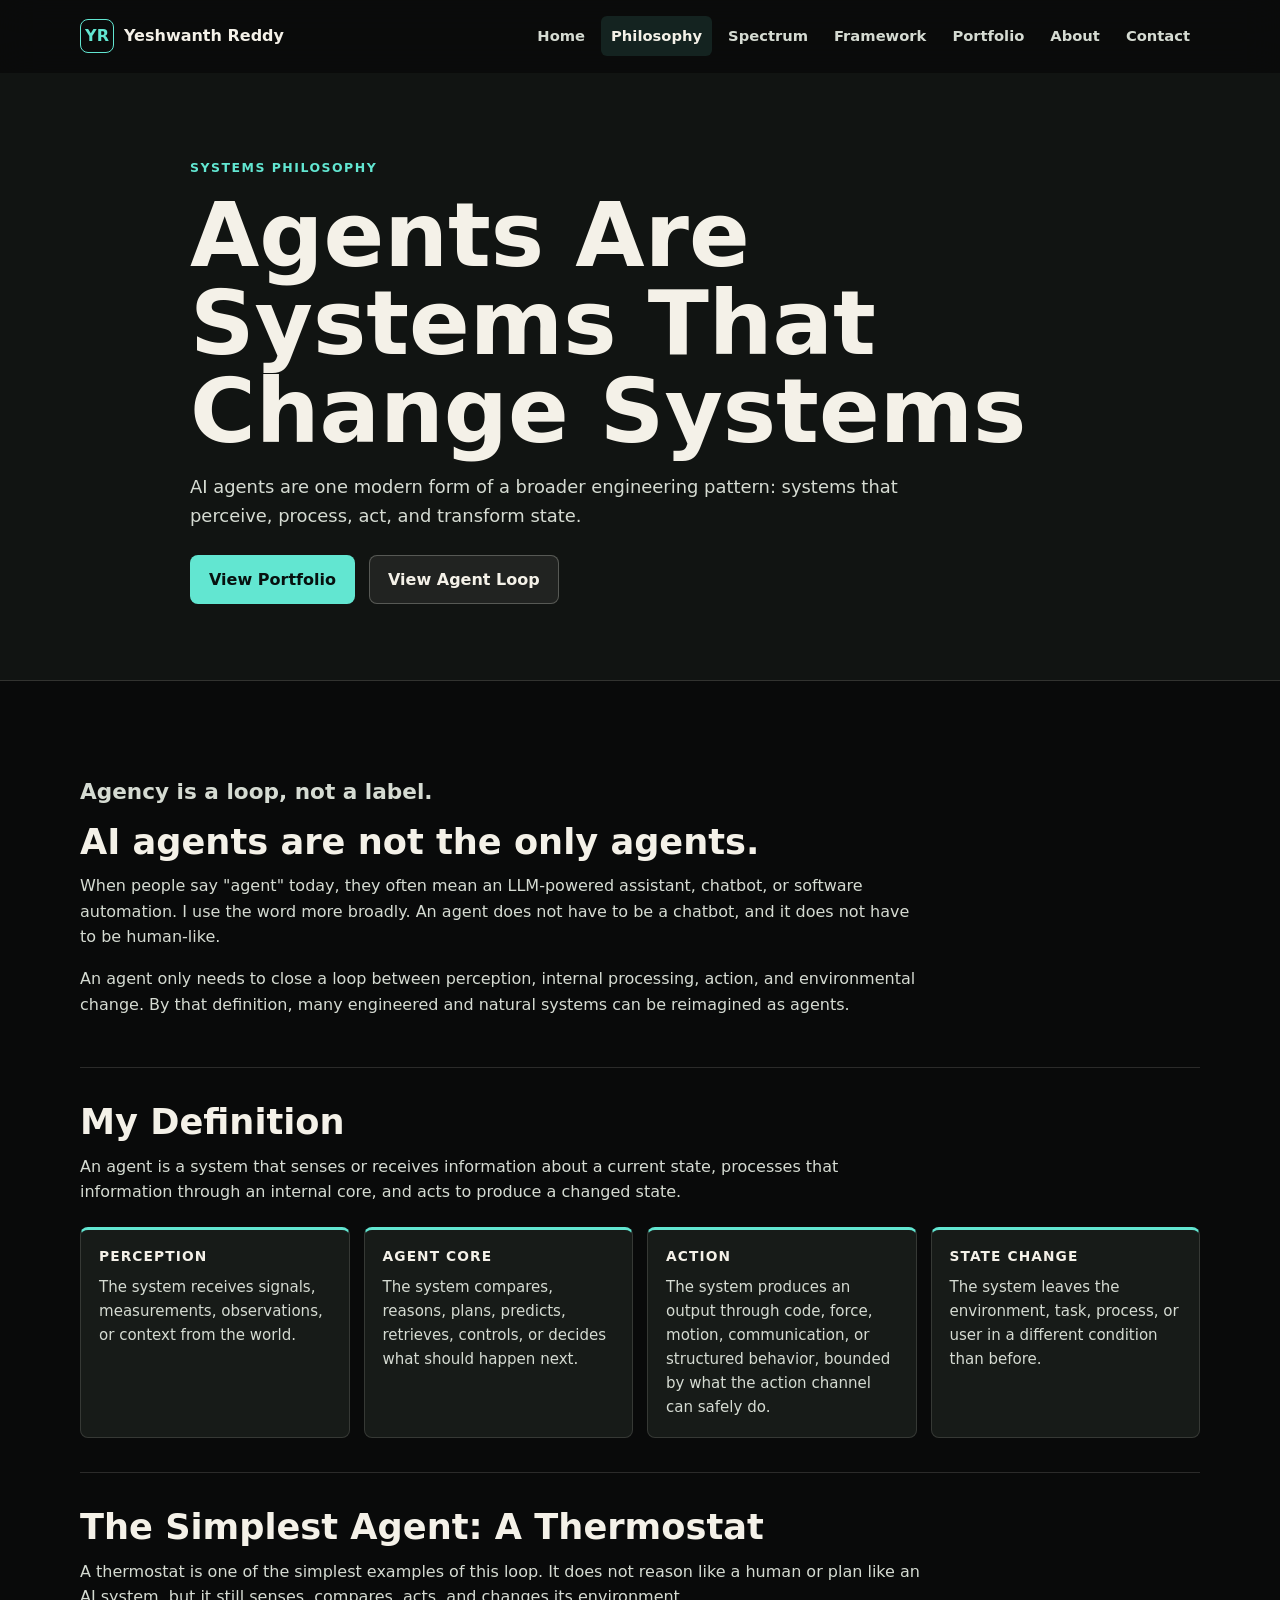
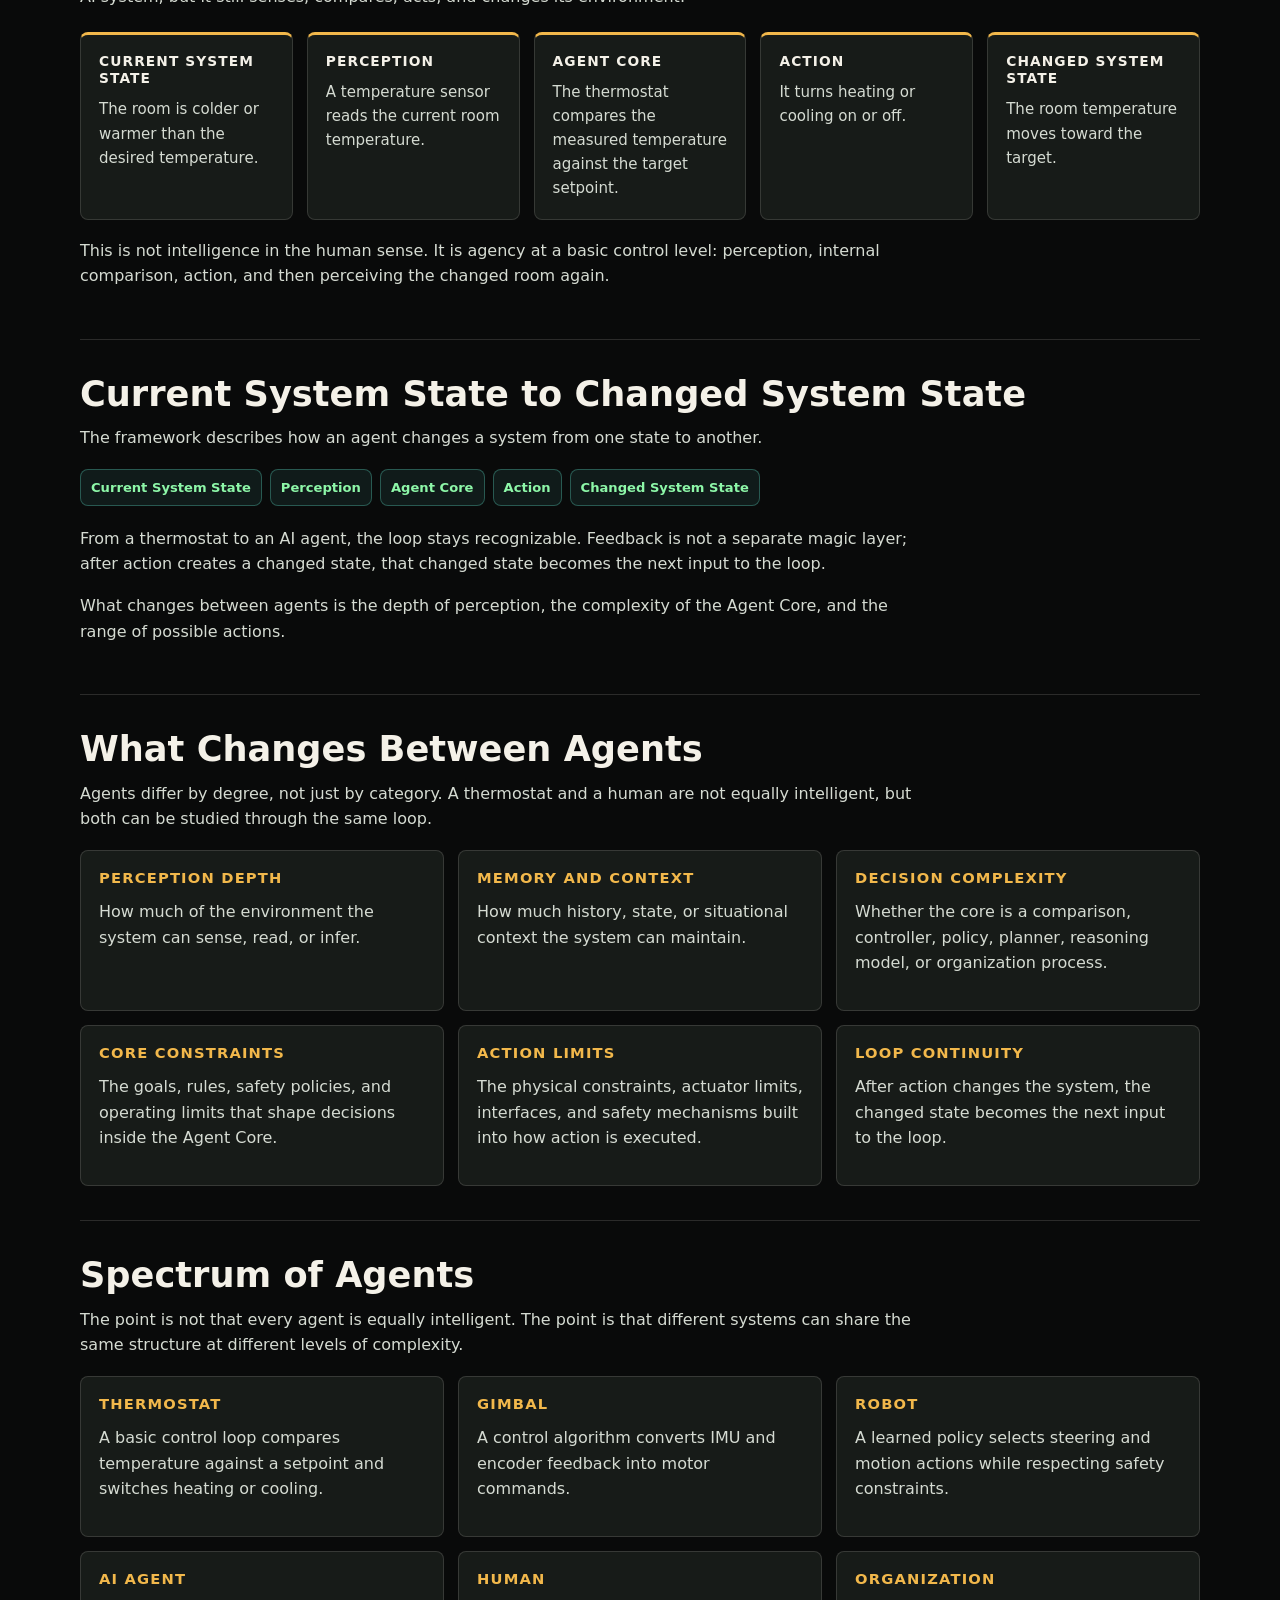
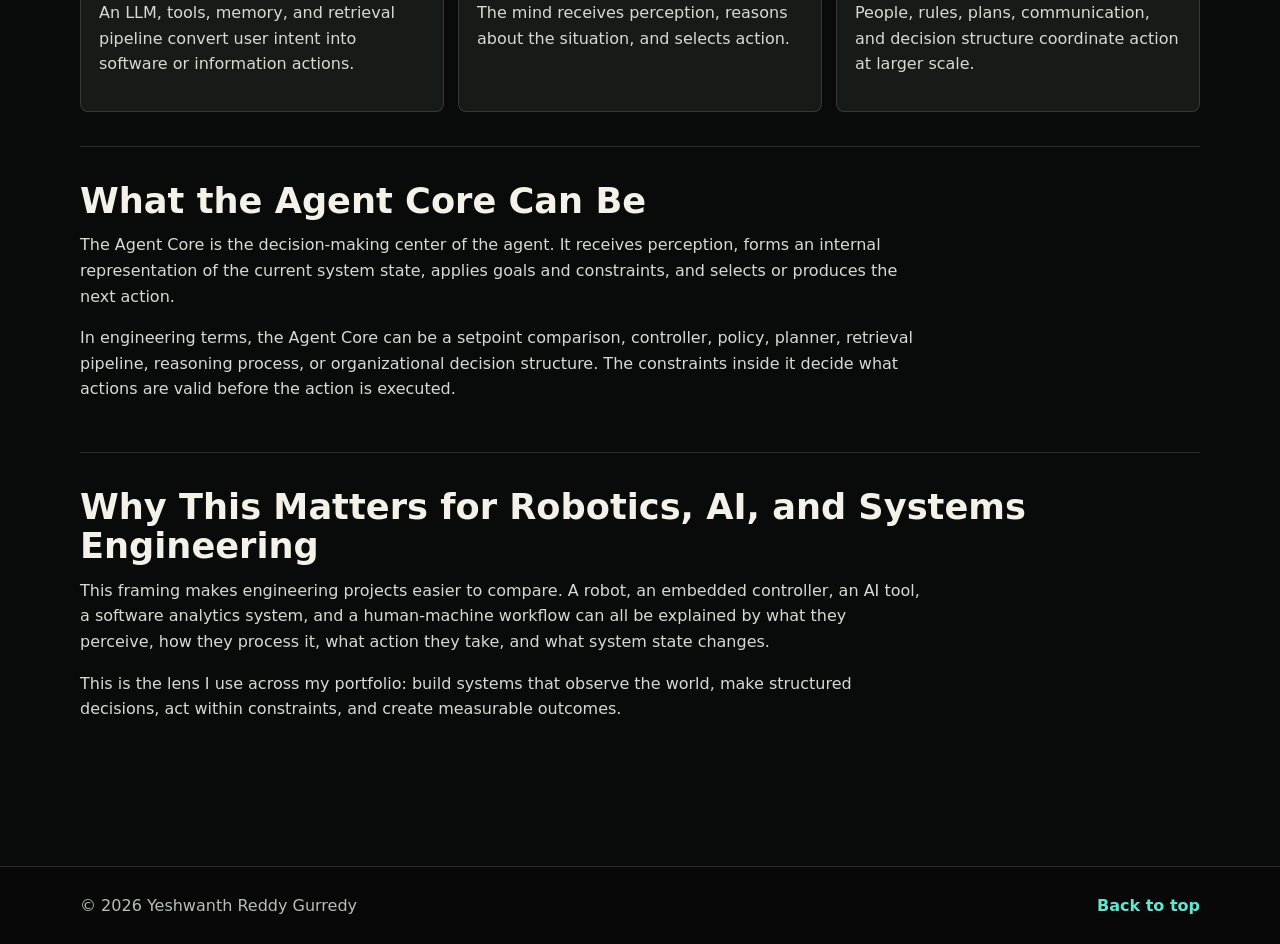
==== commit 2462689b: "Update agent philosophy copy and spectrum layout" ====
--- a/philosophy.html
+++ b/philosophy.html
@@ -6,8 +6,8 @@
   <meta name="description" content="Yeshwanth Reddy Gurredy's philosophy of agents as systems that perceive, process, act, and transform state across controls, robotics, AI, humans, and organizations.">
   <title>Agent Core Philosophy | Yeshwanth Reddy Gurredy</title>
   <link rel="stylesheet" href="css/base.css?v=project-pages-1">
-  <link rel="stylesheet" href="css/layout.css?v=project-pages-1">
-  <link rel="stylesheet" href="css/components.css?v=project-pages-1">
+  <link rel="stylesheet" href="css/layout.css?v=project-summary-1">
+  <link rel="stylesheet" href="css/components.css?v=project-summary-1">
 </head>
 <body data-active-nav="philosophy">
   <a class="skip-link" href="#main-content">Skip to content</a>
@@ -118,7 +118,7 @@
             <span>Action</span>
             <span>Changed System State</span>
           </div>
-          <p>From a thermostat to an AI agent, the loop stays recognizable. Feedback is not a separate magic layer; the changed system state becomes the next current system state when the agent perceives the environment again.</p>
+          <p>From a thermostat to an AI agent, the loop stays recognizable. Feedback is not a separate magic layer; after action creates a changed state, that changed state becomes the next input to the loop.</p>
           <p>What changes between agents is the depth of perception, the complexity of the Agent Core, and the range of possible actions.</p>
         </section>
 
@@ -147,8 +147,8 @@
               <p>The physical constraints, actuator limits, interfaces, and safety mechanisms built into how action is executed.</p>
             </article>
             <article class="detail-panel">
-              <h3>Re-Perception</h3>
-              <p>After action changes the system, the agent perceives the environment again and continues the loop.</p>
+              <h3>Loop Continuity</h3>
+              <p>After action changes the system, the changed state becomes the next input to the loop.</p>
             </article>
           </div>
         </section>
@@ -206,6 +206,6 @@
     </div>
   </footer>
 
-  <script type="module" src="js/philosophyPage.js?v=project-pages-1"></script>
+  <script type="module" src="js/philosophyPage.js?v=project-summary-1"></script>
 </body>
 </html>
--- a/css/layout.css
+++ b/css/layout.css
@@ -115,7 +115,7 @@
 }
 
 .project-grid {
-  grid-template-columns: minmax(0, 1fr);
+  grid-template-columns: repeat(auto-fit, minmax(280px, 1fr));
   gap: 22px;
 }
 
--- a/css/components.css
+++ b/css/components.css
@@ -299,6 +299,20 @@
   margin-bottom: 8px;
 }
 
+.project-card-summary {
+  display: flex;
+  flex-direction: column;
+}
+
+.project-card-summary .project-section:last-child {
+  margin-top: auto;
+  padding-top: 20px;
+}
+
+.project-card-summary .project-links {
+  margin-top: 0;
+}
+
 .agent-type {
   display: inline-flex;
   color: var(--accent);
@@ -632,7 +646,7 @@
 
 .agent-scale {
   display: grid;
-  grid-template-columns: repeat(7, minmax(0, 1fr));
+  grid-template-columns: repeat(5, minmax(0, 1fr));
   gap: 0;
   margin: 0;
   padding: 0;
@@ -761,4 +775,9 @@
   .detail-button {
     width: 100%;
   }
-}
+
+  .project-links,
+  .project-link {
+    width: 100%;
+  }
+}
